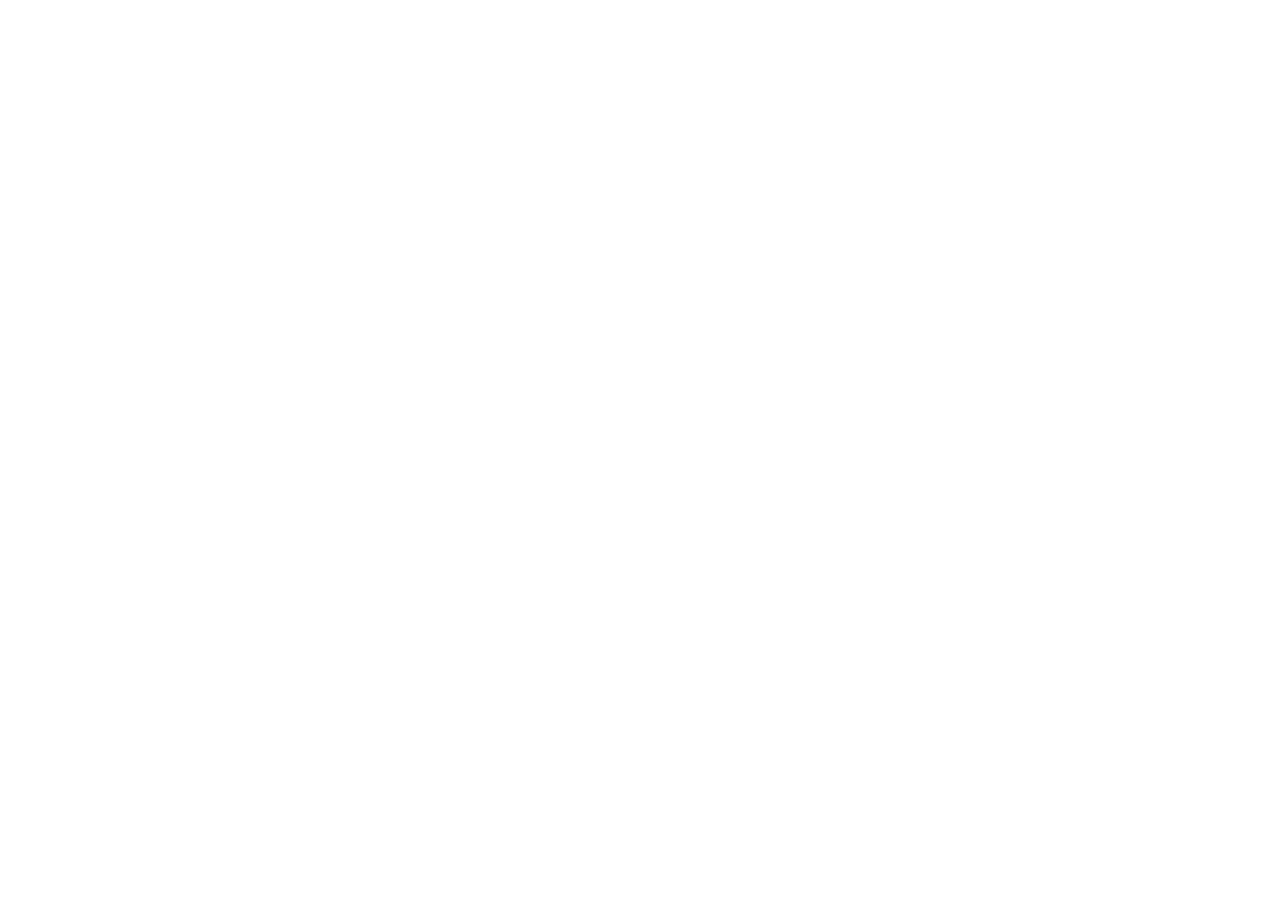
==== index.html @ da8a72a7 "add JS API Booking.com" ====
<!DOCTYPE html>
<html lang="en">
<head>
    <meta charset="UTF-8">
    <meta http-equiv="X-UA-Compatible" content="IE=edge">
    <meta name="viewport" content="width=device-width, initial-scale=1.0">
    <title>Document</title>
</head>
<body>
            <!-- Moment.js -->
            <script src="https://cdnjs.cloudflare.com/ajax/libs/moment.js/2.29.4/moment.min.js"></script>
            <!-- jQuery -->
            <script src="https://cdnjs.cloudflare.com/ajax/libs/jquery/3.2.1/jquery.min.js"></script>
    <script src="./script.js"></script>
</body>
</html>
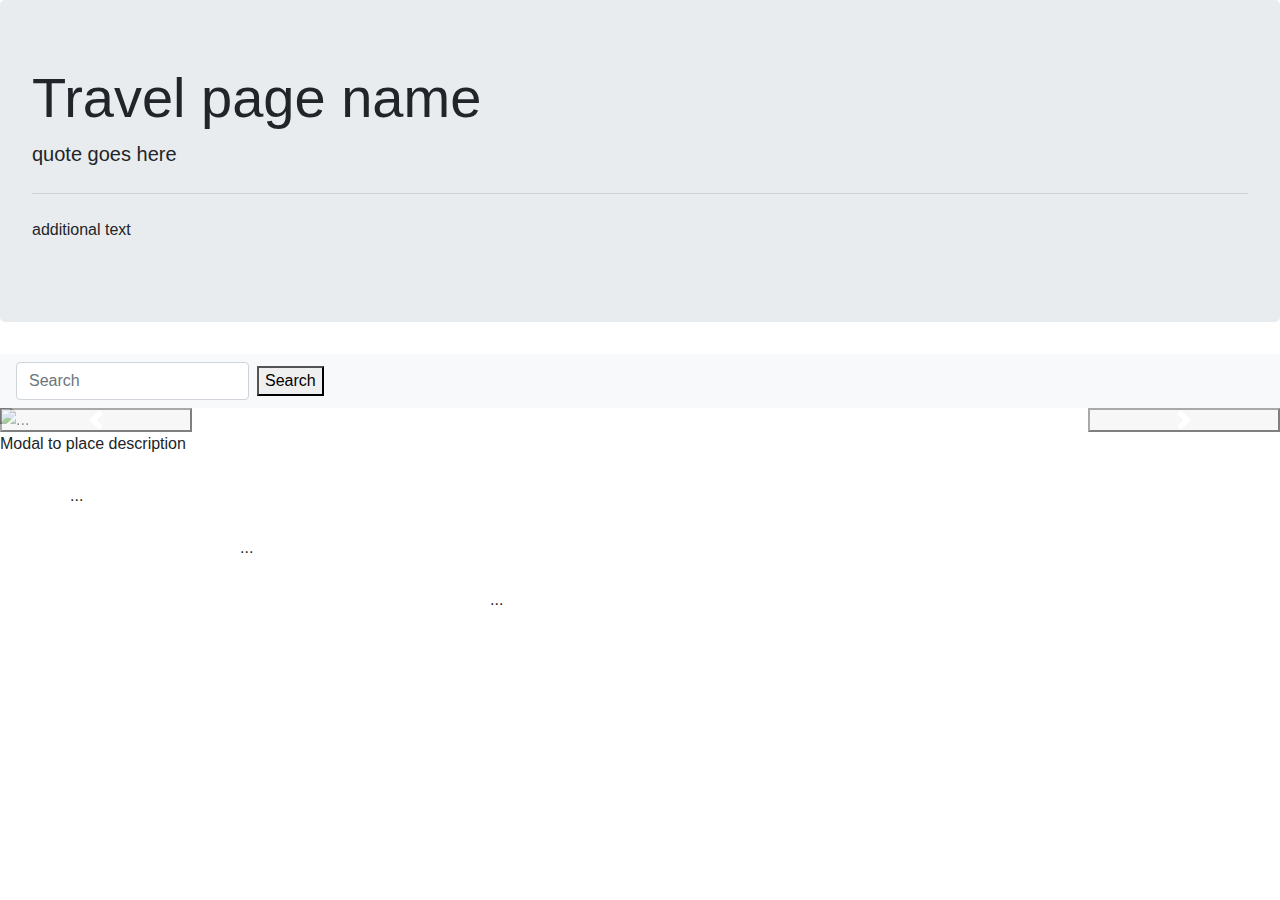
==== commit 4fe6c90b: "add API functions" ====
--- a/index.html
+++ b/index.html
@@ -4,13 +4,60 @@
     <meta charset="UTF-8">
     <meta http-equiv="X-UA-Compatible" content="IE=edge">
     <meta name="viewport" content="width=device-width, initial-scale=1.0">
-    <title>Document</title>
+    <link rel="stylesheet" href="https://stackpath.bootstrapcdn.com/bootstrap/4.3.1/css/bootstrap.min.css" />
+  <link rel="stylesheet" href="https://stackpath.bootstrapcdn.com/font-awesome/4.7.0/css/font-awesome.min.css" />
+
+    <title>Travel Page Name</title>
+    <link rel="stylesheet" href="./style.css">
+
 </head>
 <body>
-            <!-- Moment.js -->
-            <script src="https://cdnjs.cloudflare.com/ajax/libs/moment.js/2.29.4/moment.min.js"></script>
-            <!-- jQuery -->
-            <script src="https://cdnjs.cloudflare.com/ajax/libs/jquery/3.2.1/jquery.min.js"></script>
-    <script src="./script.js"></script>
-</body>
+    <!-- create Jumbotron for the main section  -->
+    <div class="jumbotron">
+        <h1 class="display-4" id="header">Travel page name </h1>
+        <p class="lead">quote goes here</p>
+        <hr class="my-4">
+        <p>additional text</p>
+    <!-- Create navbar -->
+      </div>
+      <nav class="navbar navbar-light bg-light">
+        <form class="form-inline">
+          <input class="form-control mr-sm-2" type="search" placeholder="Search" aria-label="Search">
+          <button class="search-button" type="submit">Search</button>
+        </form>
+      </nav>
+      <!-- Create carousel to flick through the photos -->
+      <div id="carouselExampleControls" class="carousel slide" data-ride="carousel">
+        <div class="carousel-inner">
+          <div class="carousel-item active">
+            <img src="..." class="d-block w-100" alt="...">
+          </div>
+          <div class="carousel-item">
+            <img src="..." class="d-block w-100" alt="...">
+          </div>
+          <div class="carousel-item">
+            <img src="..." class="d-block w-100" alt="...">
+          </div>
+        </div>
+       <button class="carousel-control-prev" type="button" data-target="#carouselExampleControls" data-slide="prev">
+          <span class="carousel-control-prev-icon" aria-hidden="true"></span>
+          <span class="sr-only">Previous</span>
+        </button>
+        <button class="carousel-control-next" type="button" data-target="#carouselExampleControls" data-slide="next">
+          <span class="carousel-control-next-icon" aria-hidden="true"></span>
+          <span class="sr-only">Next</span>
+        </button>
+      </div>
+<!-- Modal to display the place description  -->
+      <div>
+        <p>Modal to place description</p>
+      <div class="modal-dialog modal-xl">...</div>
+      <div class="modal-dialog modal-lg">...</div>
+      <div class="modal-dialog modal-sm">...</div>
+    </div>
+    <script src="https://cdn.jsdelivr.net/npm/jquery@3.5.1/dist/jquery.slim.min.js" integrity="sha384-DfXdz2htPH0lsSSs5nCTpuj/zy4C+OGpamoFVy38MVBnE+IbbVYUew+OrCXaRkfj" crossorigin="anonymous"></script>
+    <script src="https://cdn.jsdelivr.net/npm/bootstrap@4.6.2/dist/js/bootstrap.bundle.min.js" integrity="sha384-Fy6S3B9q64WdZWQUiU+q4/2Lc9npb8tCaSX9FK7E8HnRr0Jz8D6OP9dO5Vg3Q9ct" crossorigin="anonymous"></script>
+    <script src="https://code.jquery.com/jquery-3.6.3.min.js" integrity="sha256-pvPw+upLPUjgMXY0G+8O0xUf+/Im1MZjXxxgOcBQBXU=" crossorigin="anonymous"></script>
+    <script src="script.js"></script>
+  </body>
 </html>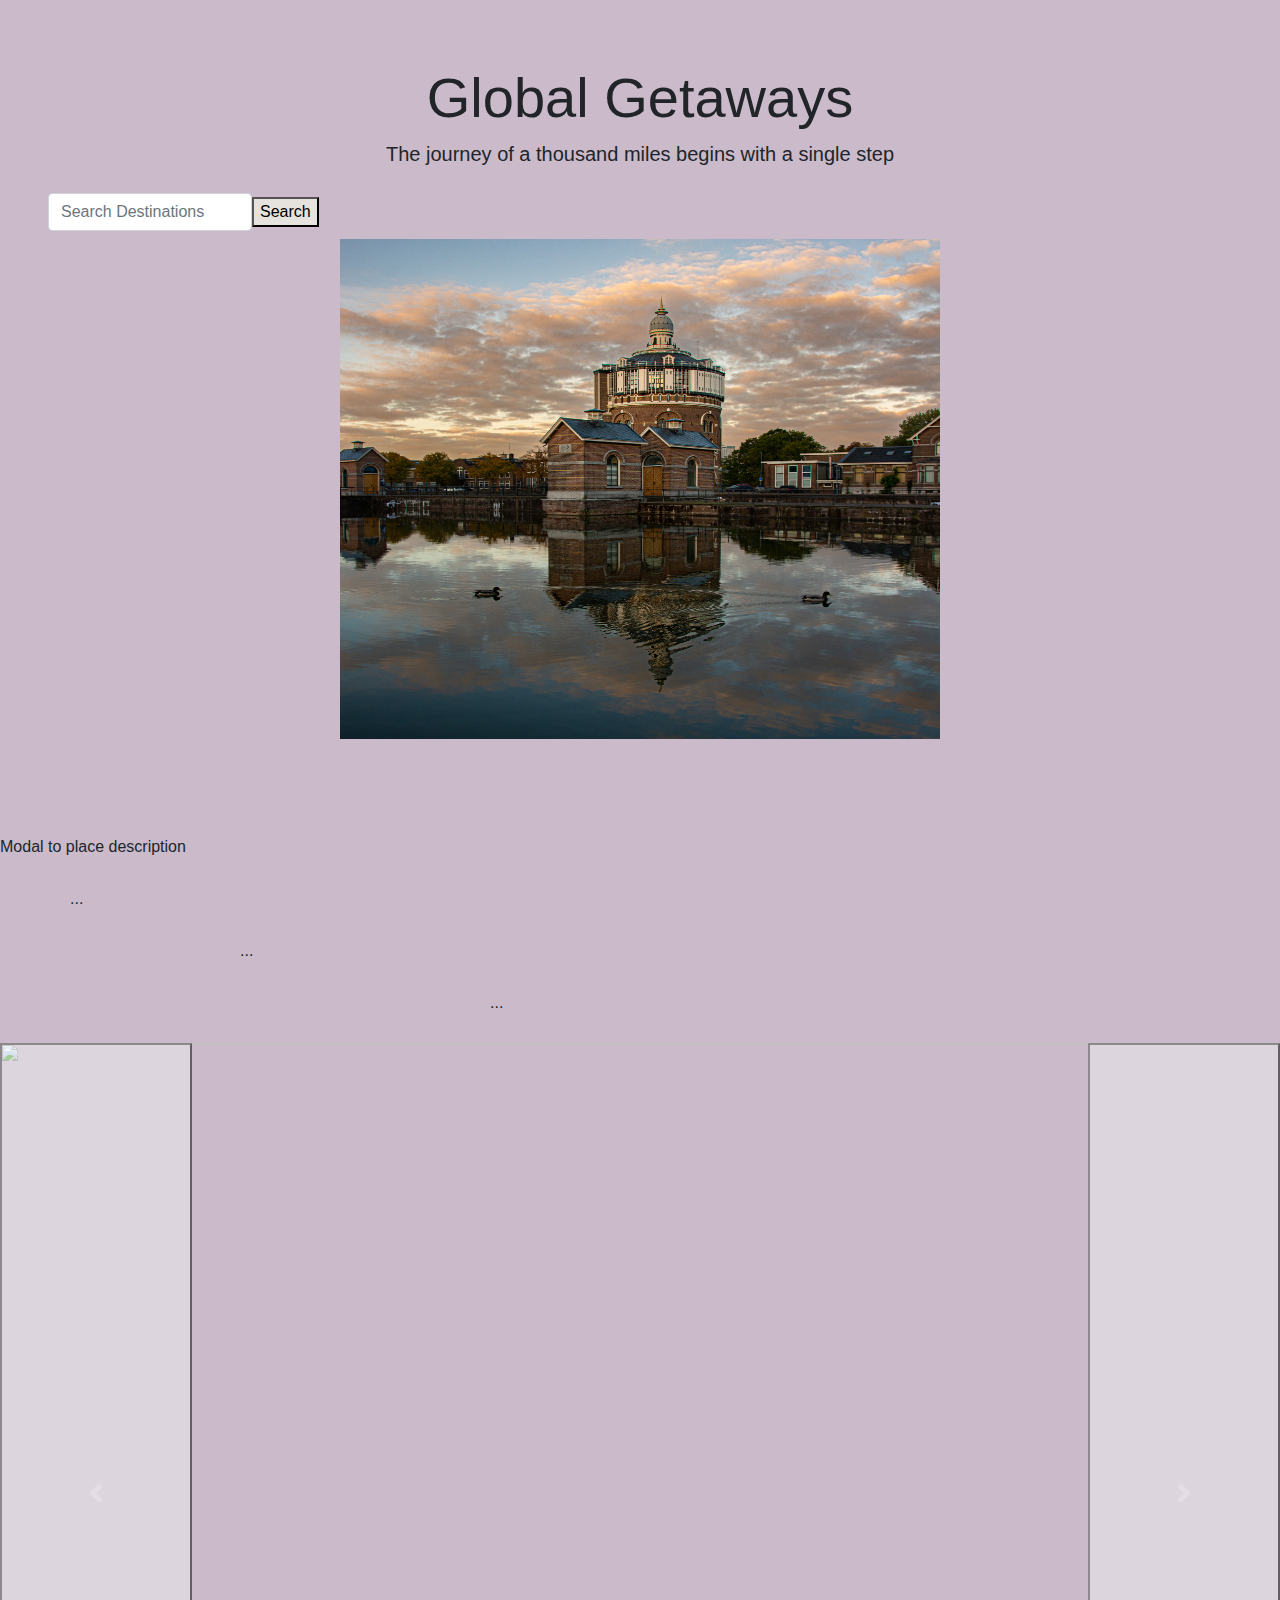
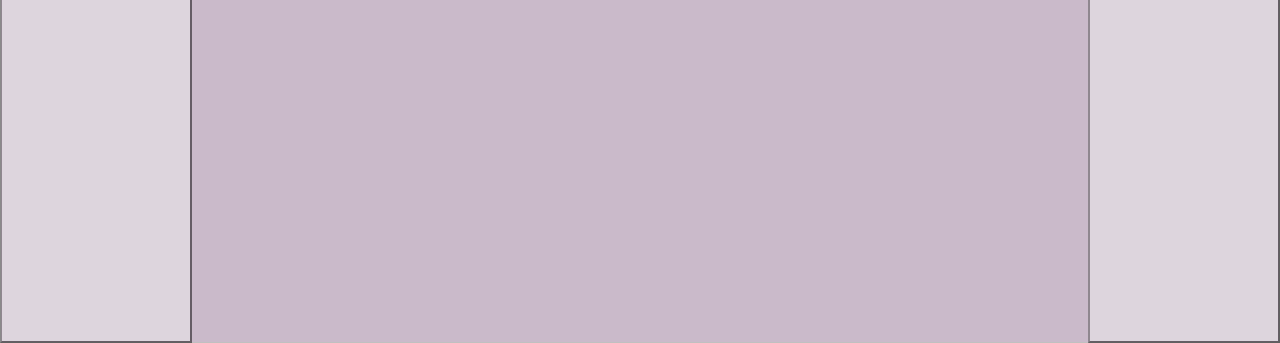
==== commit 33d8af8f: "carousel changes" ====
--- a/index.html
+++ b/index.html
@@ -7,29 +7,62 @@
     <link rel="stylesheet" href="https://stackpath.bootstrapcdn.com/bootstrap/4.3.1/css/bootstrap.min.css" />
   <link rel="stylesheet" href="https://stackpath.bootstrapcdn.com/font-awesome/4.7.0/css/font-awesome.min.css" />
 
-    <title>Travel Page Name</title>
+    <title>Global Getaways</title>
     <link rel="stylesheet" href="./style.css">
 
 </head>
 <body>
     <!-- create Jumbotron for the main section  -->
     <div class="jumbotron">
-        <h1 class="display-4" id="header">Travel page name </h1>
-        <p class="lead">quote goes here</p>
-        <hr class="my-4">
-        <p>additional text</p>
-    <!-- Create navbar -->
+      <div>
+        <h1 class="display-4" id="header">Global Getaways</h1>
+        <p class="lead">The journey of a thousand miles begins with a single step</p>
       </div>
-      <nav class="navbar navbar-light bg-light">
-        <form class="form-inline">
-          <input class="form-control mr-sm-2" type="search" placeholder="Search" aria-label="Search">
-          <button class="search-button" type="submit">Search</button>
-        </form>
-      </nav>
+        <!-- <hr class="my-4"> -->
+         <!-- Create navbar -->
+        <nav class="navbar">
+          <form class="form-inline">
+            <input class="form-control" type="search" placeholder="Search Destinations" aria-label="Search">
+            <button class="search-button" type="submit">Search</button>
+          </form>
+        </nav>
+        <img src="./gabi-repaska-9OGBjr3fo7E-unsplash.jpg" alt="Picture of a building ">
+      </div>
+      <!-- Modal to display the place description  -->
+      <div>
+        <p>Modal to place description</p>
+      <div class="modal-dialog modal-xl">...</div>
+      <div class="modal-dialog modal-lg">...</div>
+      <div class="modal-dialog modal-sm">...</div>
+    </div>
       <!-- Create carousel to flick through the photos -->
       <div id="carouselExampleControls" class="carousel slide" data-ride="carousel">
         <div class="carousel-inner">
           <div class="carousel-item active">
+            <img
+              style="height: 100vh; object-fit: contain"
+              src=""
+              class="carousel-image d-block w-100"
+              alt=""
+            />
+          </div>
+          <div class="carousel-item">
+            <img
+              style="height: 100vh; object-fit: contain"
+              src=""
+              class="carousel-image d-block w-100"
+              alt=""
+            />
+          </div>
+          <div class="carousel-item">
+            <img
+              src=""
+              style="height: 100vh; object-fit: contain"
+              class="carousel-image d-block w-100"
+              alt=""
+            />
+          </div>
+          <!-- <div class="carousel-item active">
             <img src="..." class="d-block w-100" alt="...">
           </div>
           <div class="carousel-item">
@@ -37,7 +70,7 @@
           </div>
           <div class="carousel-item">
             <img src="..." class="d-block w-100" alt="...">
-          </div>
+          </div> -->
         </div>
        <button class="carousel-control-prev" type="button" data-target="#carouselExampleControls" data-slide="prev">
           <span class="carousel-control-prev-icon" aria-hidden="true"></span>
@@ -48,13 +81,6 @@
           <span class="sr-only">Next</span>
         </button>
       </div>
-<!-- Modal to display the place description  -->
-      <div>
-        <p>Modal to place description</p>
-      <div class="modal-dialog modal-xl">...</div>
-      <div class="modal-dialog modal-lg">...</div>
-      <div class="modal-dialog modal-sm">...</div>
-    </div>
     <script src="https://cdn.jsdelivr.net/npm/jquery@3.5.1/dist/jquery.slim.min.js" integrity="sha384-DfXdz2htPH0lsSSs5nCTpuj/zy4C+OGpamoFVy38MVBnE+IbbVYUew+OrCXaRkfj" crossorigin="anonymous"></script>
     <script src="https://cdn.jsdelivr.net/npm/bootstrap@4.6.2/dist/js/bootstrap.bundle.min.js" integrity="sha384-Fy6S3B9q64WdZWQUiU+q4/2Lc9npb8tCaSX9FK7E8HnRr0Jz8D6OP9dO5Vg3Q9ct" crossorigin="anonymous"></script>
     <script src="https://code.jquery.com/jquery-3.6.3.min.js" integrity="sha256-pvPw+upLPUjgMXY0G+8O0xUf+/Im1MZjXxxgOcBQBXU=" crossorigin="anonymous"></script>
--- a/style.css
+++ b/style.css
@@ -0,0 +1,32 @@
+.jumbotron {
+    background-color: rgb(202, 186, 202);
+    text-align: center;
+    font-family:'Gill Sans', 'Gill Sans MT', Calibri, 'Trebuchet MS', sans-serif
+}
+
+.jumbotron img {
+    min-height: 500px;
+    max-height: 500px;
+    min-width: 600px;
+    max-width: 600px;
+}
+
+.header {
+    display: block;
+}
+
+body {
+    background-color:  rgb(202, 186, 202);
+}
+.search-button {
+    background-color: rgb(230, 226, 221);
+   
+}
+/* .navbar {
+    width: 700px;
+    border: 15px black; 
+    margin: auto;
+} */
+.form-control {
+    
+}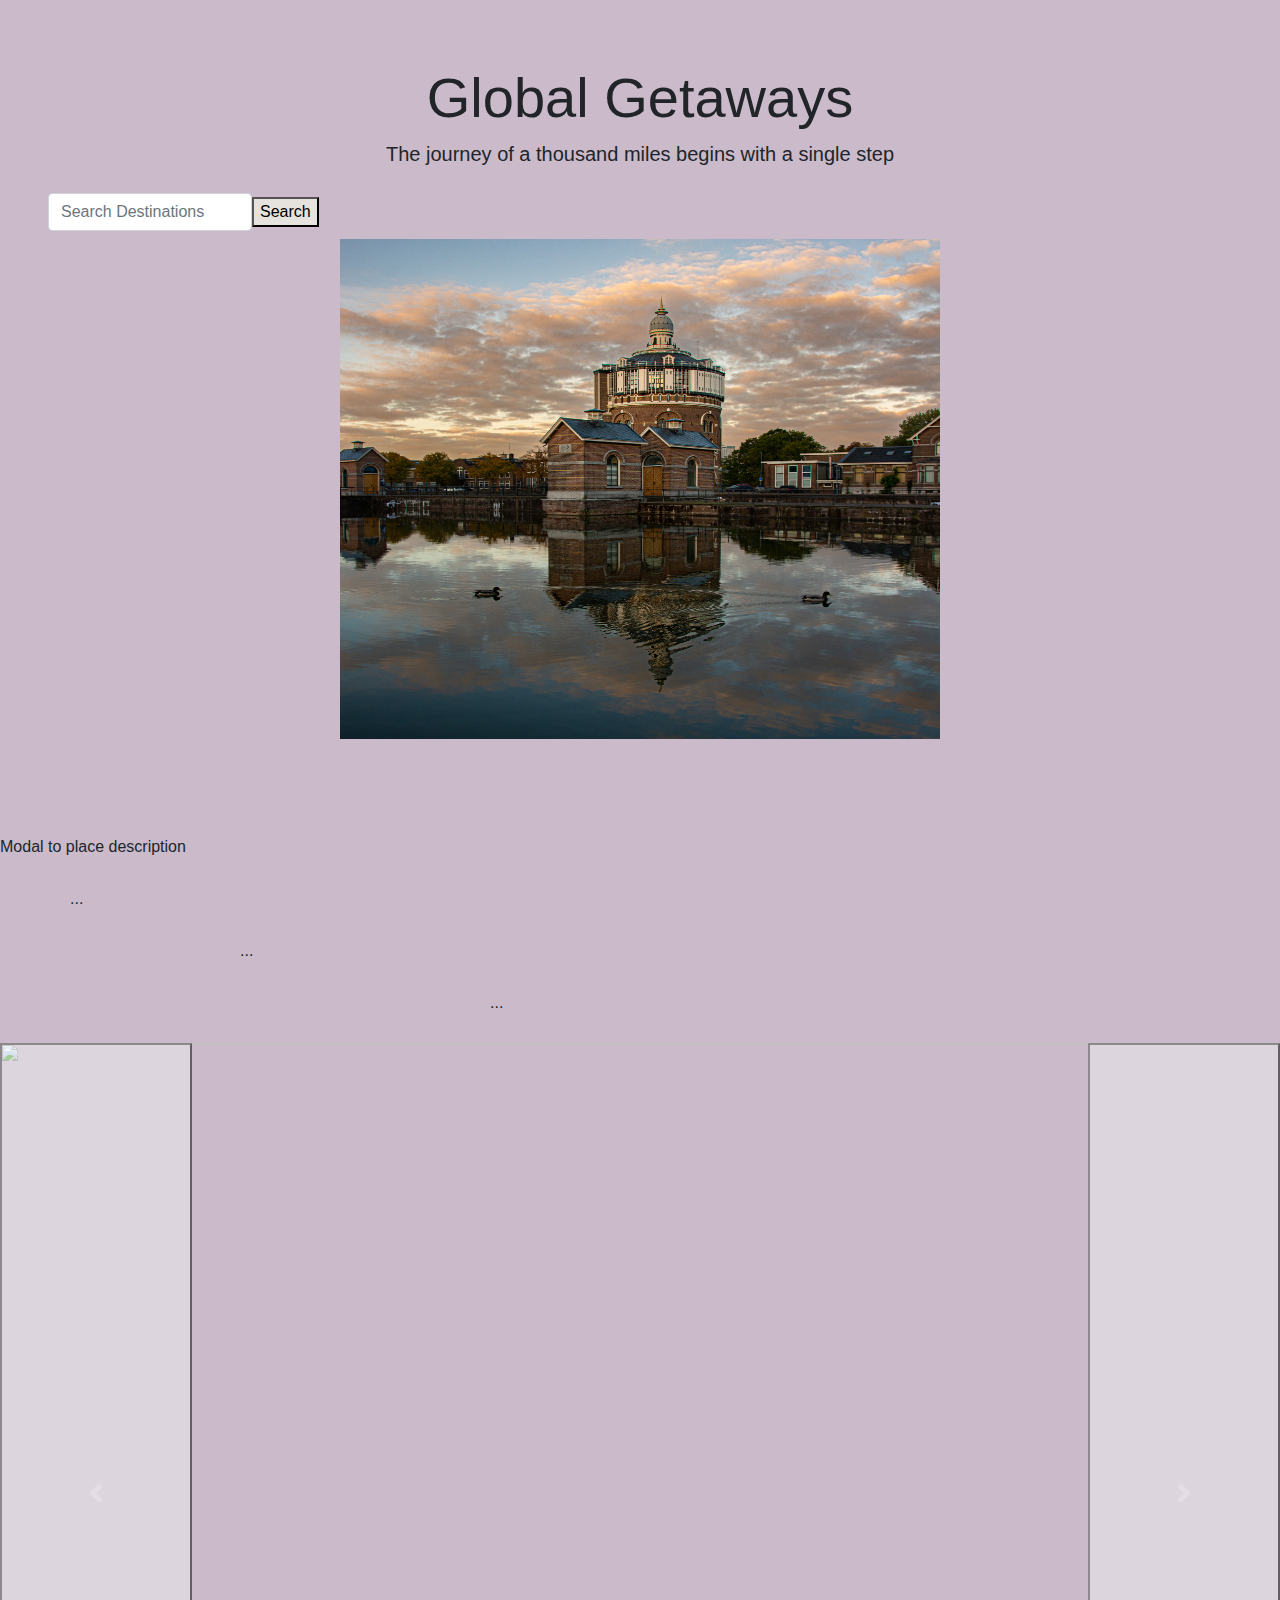
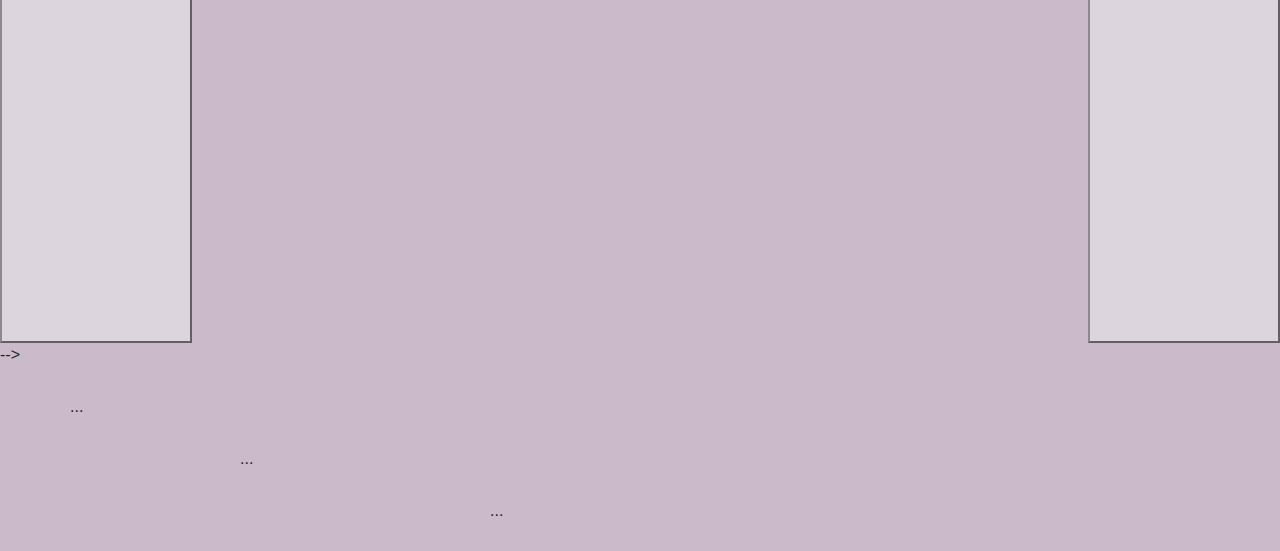
==== commit 42f1b8cb: "altering carousel" ====
--- a/index.html
+++ b/index.html
@@ -1,16 +1,18 @@
 <!DOCTYPE html>
 <html lang="en">
+
 <head>
     <meta charset="UTF-8">
     <meta http-equiv="X-UA-Compatible" content="IE=edge">
     <meta name="viewport" content="width=device-width, initial-scale=1.0">
     <link rel="stylesheet" href="https://stackpath.bootstrapcdn.com/bootstrap/4.3.1/css/bootstrap.min.css" />
-  <link rel="stylesheet" href="https://stackpath.bootstrapcdn.com/font-awesome/4.7.0/css/font-awesome.min.css" />
+    <link rel="stylesheet" href="https://stackpath.bootstrapcdn.com/font-awesome/4.7.0/css/font-awesome.min.css" />
 
     <title>Global Getaways</title>
     <link rel="stylesheet" href="./style.css">
 
 </head>
+
 <body>
     <!-- create Jumbotron for the main section  -->
     <div class="jumbotron">
@@ -31,10 +33,17 @@
       <!-- Modal to display the place description  -->
       <div>
         <p>Modal to place description</p>
+    <!-- Create navbar -->
       <div class="modal-dialog modal-xl">...</div>
       <div class="modal-dialog modal-lg">...</div>
       <div class="modal-dialog modal-sm">...</div>
-    </div>
+    <!-- </div>
+      <nav class="navbar navbar-light bg-light">
+        <form class="form-inline">
+          <input class="form-control mr-sm-2" type="search" placeholder="Search" aria-label="Search">
+          <button class="search-button" type="submit">Search</button>
+        </form>
+      </nav> -->
       <!-- Create carousel to flick through the photos -->
       <div id="carouselExampleControls" class="carousel slide" data-ride="carousel">
         <div class="carousel-inner">
@@ -64,6 +73,7 @@
           </div>
           <!-- <div class="carousel-item active">
             <img src="..." class="d-block w-100" alt="...">
+            <img class="d-block w-100">
           </div>
           <div class="carousel-item">
             <img src="..." class="d-block w-100" alt="...">
@@ -80,10 +90,32 @@
           <span class="carousel-control-next-icon" aria-hidden="true"></span>
           <span class="sr-only">Next</span>
         </button>
+      </div> -->
+    <!-- Modal to display the place description  -->
+    <div>
+        <p class="city-name" Modal to place description></p>
+        <p class="city-rate" Modal to place description></p>
+        <p class="city-budget" Modal to place description></p> 
+        <p class="city-budgettext" Modal to place description></p>
+        <p class="city-tour" Modal to place description></p>
+
+        <div class="modal-dialog modal-xl">...</div>
+        <div class="modal-dialog modal-lg">...</div>
+        <div class="modal-dialog modal-sm">...</div>
+    </div>
+    <script src="https://cdn.jsdelivr.net/npm/jquery@3.5.1/dist/jquery.slim.min.js"
+        integrity="sha384-DfXdz2htPH0lsSSs5nCTpuj/zy4C+OGpamoFVy38MVBnE+IbbVYUew+OrCXaRkfj"
+        crossorigin="anonymous"></script>
+    <script src="https://cdn.jsdelivr.net/npm/bootstrap@4.6.2/dist/js/bootstrap.bundle.min.js"
+        integrity="sha384-Fy6S3B9q64WdZWQUiU+q4/2Lc9npb8tCaSX9FK7E8HnRr0Jz8D6OP9dO5Vg3Q9ct"
+        crossorigin="anonymous"></script>
+    <script src="https://code.jquery.com/jquery-3.6.3.min.js"
+        integrity="sha256-pvPw+upLPUjgMXY0G+8O0xUf+/Im1MZjXxxgOcBQBXU=" crossorigin="anonymous"></script>
       </div>
     <script src="https://cdn.jsdelivr.net/npm/jquery@3.5.1/dist/jquery.slim.min.js" integrity="sha384-DfXdz2htPH0lsSSs5nCTpuj/zy4C+OGpamoFVy38MVBnE+IbbVYUew+OrCXaRkfj" crossorigin="anonymous"></script>
     <script src="https://cdn.jsdelivr.net/npm/bootstrap@4.6.2/dist/js/bootstrap.bundle.min.js" integrity="sha384-Fy6S3B9q64WdZWQUiU+q4/2Lc9npb8tCaSX9FK7E8HnRr0Jz8D6OP9dO5Vg3Q9ct" crossorigin="anonymous"></script>
     <script src="https://code.jquery.com/jquery-3.6.3.min.js" integrity="sha256-pvPw+upLPUjgMXY0G+8O0xUf+/Im1MZjXxxgOcBQBXU=" crossorigin="anonymous"></script>
     <script src="script.js"></script>
-  </body>
+</body>
+
 </html>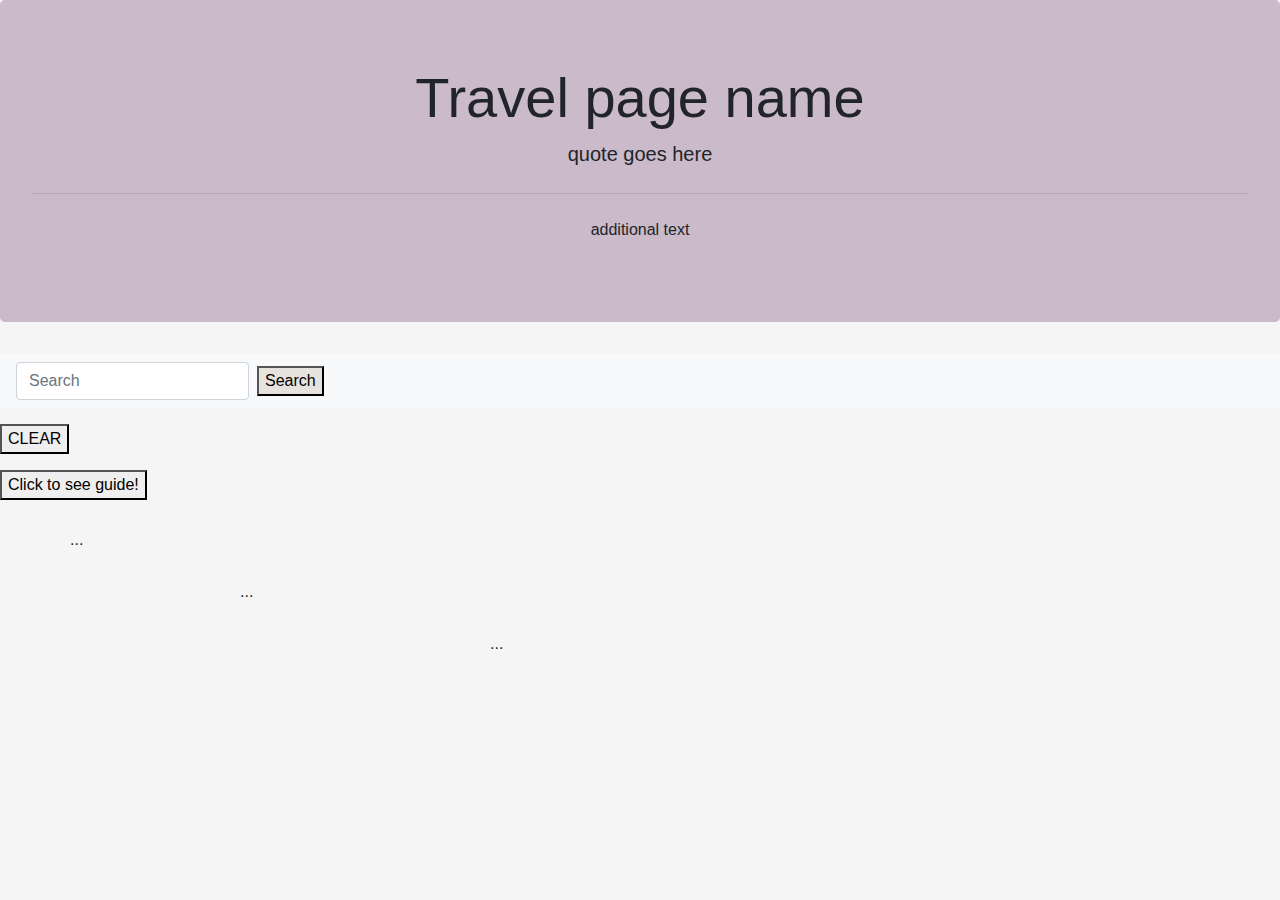
==== commit 2c9a9f0c: "this commit add html with new carousel, html part for search history including a clear button and js" ====
--- a/index.html
+++ b/index.html
@@ -8,7 +8,7 @@
     <link rel="stylesheet" href="https://stackpath.bootstrapcdn.com/bootstrap/4.3.1/css/bootstrap.min.css" />
     <link rel="stylesheet" href="https://stackpath.bootstrapcdn.com/font-awesome/4.7.0/css/font-awesome.min.css" />
 
-    <title>Global Getaways</title>
+    <title>Travel Page Name</title>
     <link rel="stylesheet" href="./style.css">
 
 </head>
@@ -16,40 +16,49 @@
 <body>
     <!-- create Jumbotron for the main section  -->
     <div class="jumbotron">
-      <div>
-        <h1 class="display-4" id="header">Global Getaways</h1>
-        <p class="lead">The journey of a thousand miles begins with a single step</p>
-      </div>
-        <!-- <hr class="my-4"> -->
-         <!-- Create navbar -->
-        <nav class="navbar">
-          <form class="form-inline">
-            <input class="form-control" type="search" placeholder="Search Destinations" aria-label="Search">
+        <h1 class="display-4" id="header">Travel page name </h1>
+        <p class="lead">quote goes here</p>
+        <hr class="my-4">
+        <p>additional text</p>
+        <!-- Create navbar -->
+    </div>
+    <nav class="navbar navbar-light bg-light">
+        <form class="form-inline">
+            <input class="form-control mr-sm-2" type="search" placeholder="Search" aria-label="Search">
             <button class="search-button" type="submit">Search</button>
-          </form>
-        </nav>
-        <img src="./gabi-repaska-9OGBjr3fo7E-unsplash.jpg" alt="Picture of a building ">
-      </div>
-      <!-- Modal to display the place description  -->
-      <div>
-        <p>Modal to place description</p>
-    <!-- Create navbar -->
-      <div class="modal-dialog modal-xl">...</div>
-      <div class="modal-dialog modal-lg">...</div>
-      <div class="modal-dialog modal-sm">...</div>
-    <!-- </div>
-      <nav class="navbar navbar-light bg-light">
-        <form class="form-inline">
-          <input class="form-control mr-sm-2" type="search" placeholder="Search" aria-label="Search">
-          <button class="search-button" type="submit">Search</button>
         </form>
-      </nav> -->
-      <!-- Create carousel to flick through the photos -->
-      <div id="carouselExampleControls" class="carousel slide" data-ride="carousel">
+    </nav>
+    
+         <!-- list of past searched cities -->
+         <div class="box table-box">
+          <div class="table-container">
+            <table id="cityList" class="table is-bordered">
+              <tr></tr>
+              <!-- Table data generated in javascript -->
+            </table>
+            <button id="clr-btn" class="button is-danger">CLEAR</button>
+          </div>
+        </div>
+
+    <body style="background-color: whitesmoke">
+        <div style="display: flex; justify-content: center">
+          <!-- This button will trigger the API -->
+          <!-- <button
+            style="margin: 8px; width: 300px"
+            id="populateButton"
+            type="button"
+            class="btn btn-primary"
+          >
+            Populate Images Please
+          </button> -->
+        </div>
+     <!-- This is the carousel, it stars with no SRCs
+    I've also added the 'd-none' class to hide it -->
+    <div id="carouselExample" class="carousel slide d-none">
         <div class="carousel-inner">
-          <div class="carousel-item active">
+          <!-- <div class="carousel-item active">
             <img
-              style="height: 100vh; object-fit: contain"
+              style="height: 60vh; object-fit: contain"
               src=""
               class="carousel-image d-block w-100"
               alt=""
@@ -57,7 +66,7 @@
           </div>
           <div class="carousel-item">
             <img
-              style="height: 100vh; object-fit: contain"
+              style="height: 60vh; object-fit: contain"
               src=""
               class="carousel-image d-block w-100"
               alt=""
@@ -66,22 +75,44 @@
           <div class="carousel-item">
             <img
               src=""
-              style="height: 100vh; object-fit: contain"
+              style="height: 60vh; object-fit: contain"
               class="carousel-image d-block w-100"
               alt=""
-            />
+            /> -->
           </div>
+
+        <button
+          class="carousel-control-prev"
+          type="button"
+          data-bs-target="#carouselExample"
+          data-bs-slide="prev"
+        >
+          <span class="carousel-control-prev-icon" aria-hidden="true"></span>
+          <span class="visually-hidden">Previous</span>
+        </button>
+        <button
+          class="carousel-control-next"
+          type="button"
+          data-bs-target="#carouselExample"
+          data-bs-slide="next"
+        >
+          <span class="carousel-control-next-icon" aria-hidden="true"></span>
+          <span class="visually-hidden">Next</span>
+        </button>
+      </div>
+    <!-- Create carousel to flick through the photos -->
+    <!-- <div id="carouselExampleControls" class="carousel slide" data-ride="carousel"> 
+        <div class="carousel-inner" id="carousel-inner">  -->
           <!-- <div class="carousel-item active">
-            <img src="..." class="d-block w-100" alt="...">
-            <img class="d-block w-100">
-          </div>
+            <img src="https://cdn.roadgoat.com/uploads/photo/image/2419/pisac-4047008_1920.jpg" class="d-block w-100" alt="...">
+          </div> 
           <div class="carousel-item">
             <img src="..." class="d-block w-100" alt="...">
           </div>
           <div class="carousel-item">
             <img src="..." class="d-block w-100" alt="...">
           </div> -->
-        </div>
+        <!-- </div>
        <button class="carousel-control-prev" type="button" data-target="#carouselExampleControls" data-slide="prev">
           <span class="carousel-control-prev-icon" aria-hidden="true"></span>
           <span class="sr-only">Previous</span>
@@ -90,14 +121,16 @@
           <span class="carousel-control-next-icon" aria-hidden="true"></span>
           <span class="sr-only">Next</span>
         </button>
-      </div> -->
+      </div>  -->
     <!-- Modal to display the place description  -->
     <div>
-        <p class="city-name" Modal to place description></p>
-        <p class="city-rate" Modal to place description></p>
-        <p class="city-budget" Modal to place description></p> 
-        <p class="city-budgettext" Modal to place description></p>
-        <p class="city-tour" Modal to place description></p>
+        <p class="city-name"></p>
+        <p class="city-rate"></p>
+        <p class="city-budget"></p> 
+        <p class="city-budgettext"></p>
+        <a class="city-tour" target='_blank'><button type="button">Click to see guide!</button></a>
+
+        <!-- <img id= "imag1"src="..."  alt="..."> -->
 
         <div class="modal-dialog modal-xl">...</div>
         <div class="modal-dialog modal-lg">...</div>
@@ -111,11 +144,9 @@
         crossorigin="anonymous"></script>
     <script src="https://code.jquery.com/jquery-3.6.3.min.js"
         integrity="sha256-pvPw+upLPUjgMXY0G+8O0xUf+/Im1MZjXxxgOcBQBXU=" crossorigin="anonymous"></script>
-      </div>
-    <script src="https://cdn.jsdelivr.net/npm/jquery@3.5.1/dist/jquery.slim.min.js" integrity="sha384-DfXdz2htPH0lsSSs5nCTpuj/zy4C+OGpamoFVy38MVBnE+IbbVYUew+OrCXaRkfj" crossorigin="anonymous"></script>
-    <script src="https://cdn.jsdelivr.net/npm/bootstrap@4.6.2/dist/js/bootstrap.bundle.min.js" integrity="sha384-Fy6S3B9q64WdZWQUiU+q4/2Lc9npb8tCaSX9FK7E8HnRr0Jz8D6OP9dO5Vg3Q9ct" crossorigin="anonymous"></script>
-    <script src="https://code.jquery.com/jquery-3.6.3.min.js" integrity="sha256-pvPw+upLPUjgMXY0G+8O0xUf+/Im1MZjXxxgOcBQBXU=" crossorigin="anonymous"></script>
     <script src="script.js"></script>
+    <script src="https://cdn.jsdelivr.net/npm/@popperjs/core@2.11.6/dist/umd/popper.min.js" integrity="sha384-oBqDVmMz9ATKxIep9tiCxS/Z9fNfEXiDAYTujMAeBAsjFuCZSmKbSSUnQlmh/jp3" crossorigin="anonymous"></script>
+<script src="https://cdn.jsdelivr.net/npm/bootstrap@5.3.0-alpha1/dist/js/bootstrap.min.js" integrity="sha384-mQ93GR66B00ZXjt0YO5KlohRA5SY2XofN4zfuZxLkoj1gXtW8ANNCe9d5Y3eG5eD" crossorigin="anonymous"></script>
 </body>
 
 </html>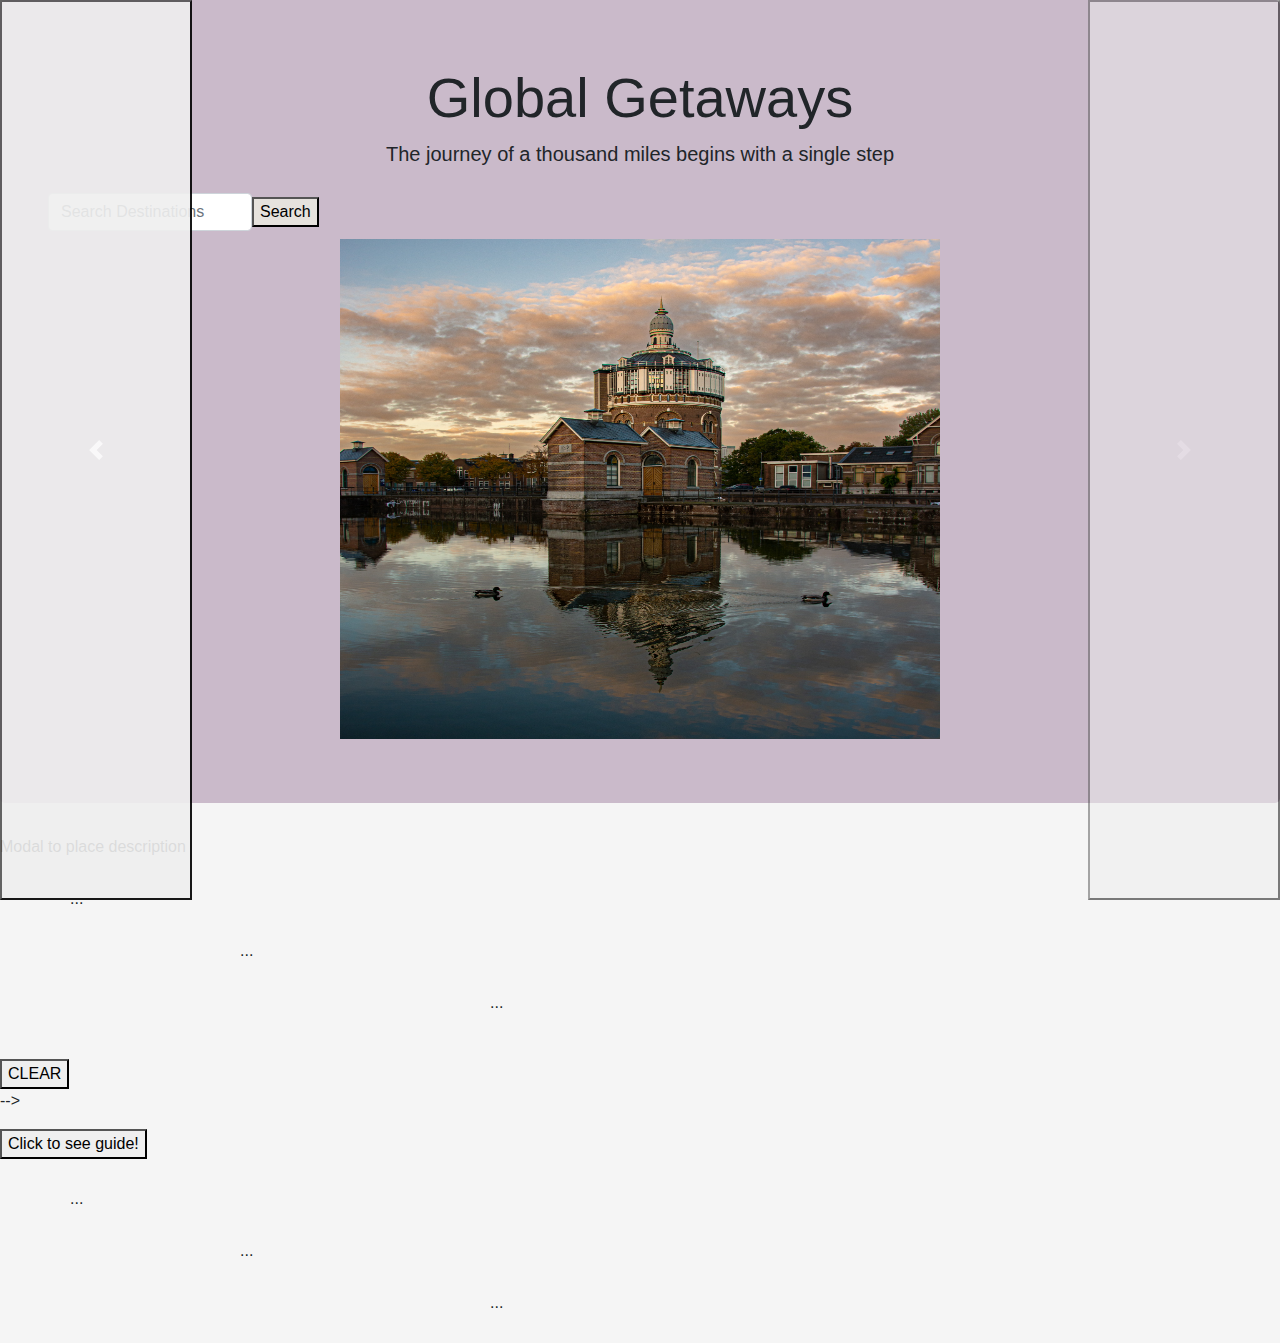
==== commit 5127c016: "Merge branch 'main' into feature/Chaxi" ====
--- a/index.html
+++ b/index.html
@@ -8,7 +8,7 @@
     <link rel="stylesheet" href="https://stackpath.bootstrapcdn.com/bootstrap/4.3.1/css/bootstrap.min.css" />
     <link rel="stylesheet" href="https://stackpath.bootstrapcdn.com/font-awesome/4.7.0/css/font-awesome.min.css" />
 
-    <title>Travel Page Name</title>
+    <title>Global Getaways</title>
     <link rel="stylesheet" href="./style.css">
 
 </head>
@@ -16,16 +16,32 @@
 <body>
     <!-- create Jumbotron for the main section  -->
     <div class="jumbotron">
-        <h1 class="display-4" id="header">Travel page name </h1>
-        <p class="lead">quote goes here</p>
-        <hr class="my-4">
-        <p>additional text</p>
-        <!-- Create navbar -->
-    </div>
-    <nav class="navbar navbar-light bg-light">
+      <div>
+        <h1 class="display-4" id="header">Global Getaways</h1>
+        <p class="lead">The journey of a thousand miles begins with a single step</p>
+      </div>
+        <!-- <hr class="my-4"> -->
+         <!-- Create navbar -->
+        <nav class="navbar">
+          <form class="form-inline">
+            <input class="form-control" type="search" placeholder="Search Destinations" aria-label="Search">
+            <button class="search-button" type="submit">Search</button>
+          </form>
+        </nav>
+        <img src="./gabi-repaska-9OGBjr3fo7E-unsplash.jpg" alt="Picture of a building ">
+      </div>
+      <!-- Modal to display the place description  -->
+      <div>
+        <p>Modal to place description</p>
+    <!-- Create navbar -->
+      <div class="modal-dialog modal-xl">...</div>
+      <div class="modal-dialog modal-lg">...</div>
+      <div class="modal-dialog modal-sm">...</div>
+    <!-- </div>
+      <nav class="navbar navbar-light bg-light">
         <form class="form-inline">
-            <input class="form-control mr-sm-2" type="search" placeholder="Search" aria-label="Search">
-            <button class="search-button" type="submit">Search</button>
+          <input class="form-control mr-sm-2" type="search" placeholder="Search" aria-label="Search">
+          <button class="search-button" type="submit">Search</button>
         </form>
     </nav>
     
@@ -55,6 +71,9 @@
      <!-- This is the carousel, it stars with no SRCs
     I've also added the 'd-none' class to hide it -->
     <div id="carouselExample" class="carousel slide d-none">
+      </nav> -->
+      <!-- Create carousel to flick through the photos -->
+      <div id="carouselExampleControls" class="carousel slide" data-ride="carousel">
         <div class="carousel-inner">
           <!-- <div class="carousel-item active">
             <img
@@ -106,6 +125,34 @@
           <!-- <div class="carousel-item active">
             <img src="https://cdn.roadgoat.com/uploads/photo/image/2419/pisac-4047008_1920.jpg" class="d-block w-100" alt="...">
           </div> 
+          <div class="carousel-item active">
+            <img
+              style="height: 100vh; object-fit: contain"
+              src=""
+              class="carousel-image d-block w-100"
+              alt=""
+            />
+          </div>
+          <div class="carousel-item">
+            <img
+              style="height: 100vh; object-fit: contain"
+              src=""
+              class="carousel-image d-block w-100"
+              alt=""
+            />
+          </div>
+          <div class="carousel-item">
+            <img
+              src=""
+              style="height: 100vh; object-fit: contain"
+              class="carousel-image d-block w-100"
+              alt=""
+            />
+          </div>
+          <!-- <div class="carousel-item active">
+            <img src="..." class="d-block w-100" alt="...">
+            <img class="d-block w-100">
+          </div>
           <div class="carousel-item">
             <img src="..." class="d-block w-100" alt="...">
           </div>
@@ -113,6 +160,8 @@
             <img src="..." class="d-block w-100" alt="...">
           </div> -->
         <!-- </div>
+          </div> -->
+        </div>
        <button class="carousel-control-prev" type="button" data-target="#carouselExampleControls" data-slide="prev">
           <span class="carousel-control-prev-icon" aria-hidden="true"></span>
           <span class="sr-only">Previous</span>
@@ -144,6 +193,10 @@
         crossorigin="anonymous"></script>
     <script src="https://code.jquery.com/jquery-3.6.3.min.js"
         integrity="sha256-pvPw+upLPUjgMXY0G+8O0xUf+/Im1MZjXxxgOcBQBXU=" crossorigin="anonymous"></script>
+      </div>
+    <script src="https://cdn.jsdelivr.net/npm/jquery@3.5.1/dist/jquery.slim.min.js" integrity="sha384-DfXdz2htPH0lsSSs5nCTpuj/zy4C+OGpamoFVy38MVBnE+IbbVYUew+OrCXaRkfj" crossorigin="anonymous"></script>
+    <script src="https://cdn.jsdelivr.net/npm/bootstrap@4.6.2/dist/js/bootstrap.bundle.min.js" integrity="sha384-Fy6S3B9q64WdZWQUiU+q4/2Lc9npb8tCaSX9FK7E8HnRr0Jz8D6OP9dO5Vg3Q9ct" crossorigin="anonymous"></script>
+    <script src="https://code.jquery.com/jquery-3.6.3.min.js" integrity="sha256-pvPw+upLPUjgMXY0G+8O0xUf+/Im1MZjXxxgOcBQBXU=" crossorigin="anonymous"></script>
     <script src="script.js"></script>
     <script src="https://cdn.jsdelivr.net/npm/@popperjs/core@2.11.6/dist/umd/popper.min.js" integrity="sha384-oBqDVmMz9ATKxIep9tiCxS/Z9fNfEXiDAYTujMAeBAsjFuCZSmKbSSUnQlmh/jp3" crossorigin="anonymous"></script>
 <script src="https://cdn.jsdelivr.net/npm/bootstrap@5.3.0-alpha1/dist/js/bootstrap.min.js" integrity="sha384-mQ93GR66B00ZXjt0YO5KlohRA5SY2XofN4zfuZxLkoj1gXtW8ANNCe9d5Y3eG5eD" crossorigin="anonymous"></script>
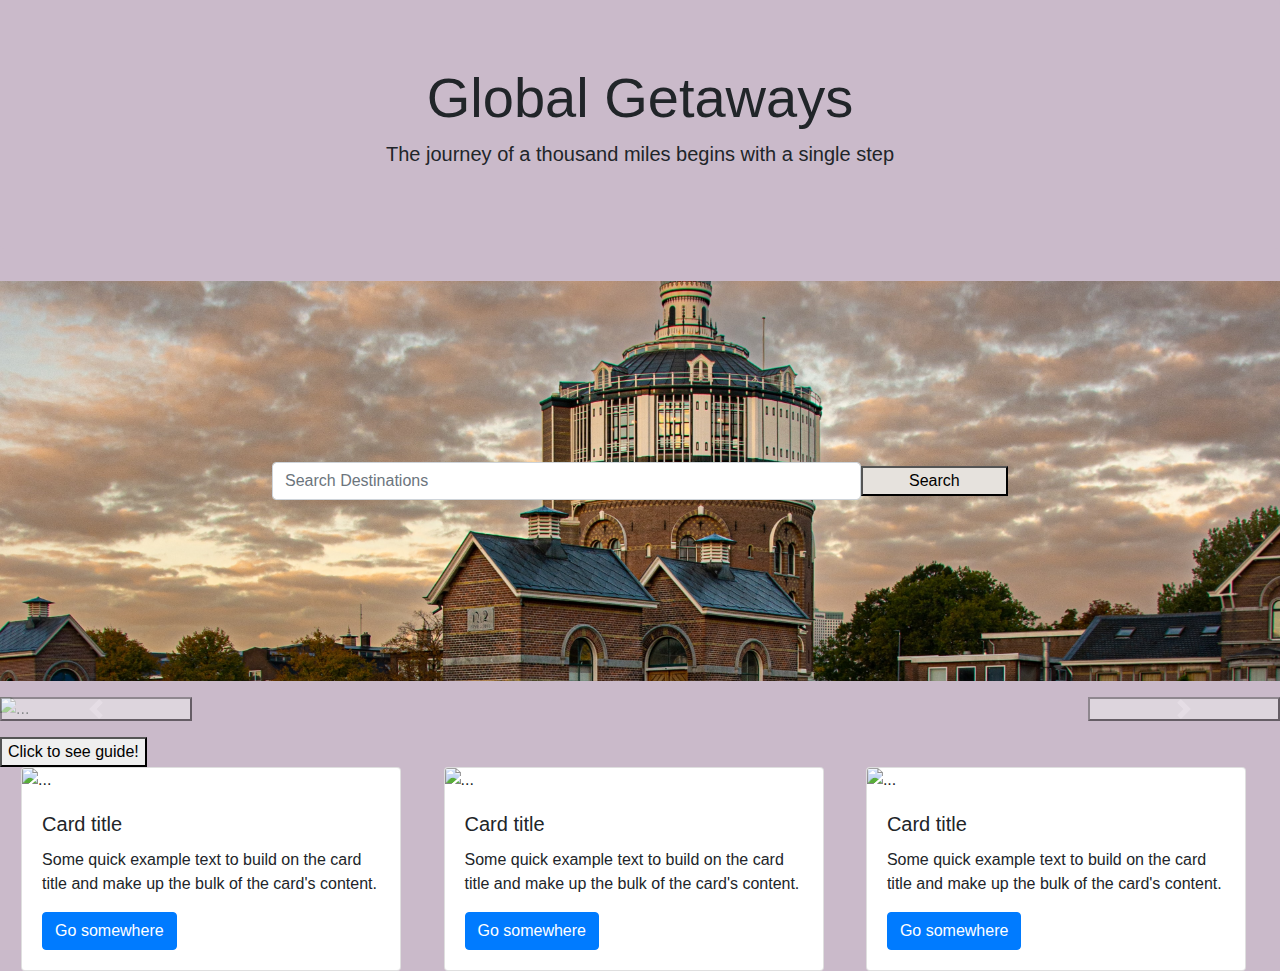
==== commit a77aa4ec: "merge" ====
--- a/index.html
+++ b/index.html
@@ -2,204 +2,136 @@
 <html lang="en">
 
 <head>
-    <meta charset="UTF-8">
-    <meta http-equiv="X-UA-Compatible" content="IE=edge">
-    <meta name="viewport" content="width=device-width, initial-scale=1.0">
-    <link rel="stylesheet" href="https://stackpath.bootstrapcdn.com/bootstrap/4.3.1/css/bootstrap.min.css" />
-    <link rel="stylesheet" href="https://stackpath.bootstrapcdn.com/font-awesome/4.7.0/css/font-awesome.min.css" />
+  <meta charset="UTF-8">
+  <meta http-equiv="X-UA-Compatible" content="IE=edge">
+  <meta name="viewport" content="width=device-width, initial-scale=1.0">
+  <link rel="stylesheet" href="https://stackpath.bootstrapcdn.com/bootstrap/4.3.1/css/bootstrap.min.css" />
+  <link rel="stylesheet" href="https://stackpath.bootstrapcdn.com/font-awesome/4.7.0/css/font-awesome.min.css" />
 
-    <title>Global Getaways</title>
-    <link rel="stylesheet" href="./style.css">
+  <title>Global Getaways</title>
+  <link rel="stylesheet" href="./style.css">
 
 </head>
 
 <body>
-    <!-- create Jumbotron for the main section  -->
-    <div class="jumbotron">
-      <div>
-        <h1 class="display-4" id="header">Global Getaways</h1>
-        <p class="lead">The journey of a thousand miles begins with a single step</p>
+  <!-- create Jumbotron for the main section  -->
+  <div class="jumbotron">
+    <div>
+      <h1 class="display-4" id="header">Global Getaways</h1>
+      <p class="lead">The journey of a thousand miles begins with a single step</p>
+    </div>
+  </div>
+
+  <div id="search-container">
+    <nav class="navbar" id="search-bar">
+      <form class="form-inline">
+        <input class="form-control" type="search" placeholder="Search Destinations" aria-label="Search">
+        <button class="search-button" type="submit">Search</button>
+      </form>
+    </nav>
+  </div>
+
+
+  <!-- <-- list of past searched cities --> 
+  <div class="box table-box">
+    <div class="table-container">
+      <table id="cityList" class="table is-bordered">
+        <tr></tr>
+        <!-- Table data generated in javascript -->
+      </table>
+
+      <button type="button" id="clear-button" class="btn btn-outline-dark d-none">Clear</button>
+    </div>
+  </div>
+
+  <!-- <div id="carouselExample" class="carousel slide" data-ride="carousel">
+
+    <div class="carousel-inner">
+    </div>
+
+    <button class="carousel-control-prev" type="button" data-bs-target="#carouselExample" data-bs-slide="prev">
+      <span class="carousel-control-prev-icon" aria-hidden="true"></span>
+      <span class="visually-hidden">Previous</span>
+    </button>
+    <button class="carousel-control-next" type="button" data-bs-target="#carouselExample" data-bs-slide="next">
+      <span class="carousel-control-next-icon" aria-hidden="true"></span>
+      <span class="visually-hidden">Next</span>
+    </button>
+  </div> -->
+
+  <div id="carouselExampleControls" class="carousel slide" data-ride="carousel">
+    <div class="carousel-inner">
+      <div class="carousel-item active">
+        <img src="" class="d-block w-100 location-image" alt="...">
       </div>
-        <!-- <hr class="my-4"> -->
-         <!-- Create navbar -->
-        <nav class="navbar">
-          <form class="form-inline">
-            <input class="form-control" type="search" placeholder="Search Destinations" aria-label="Search">
-            <button class="search-button" type="submit">Search</button>
-          </form>
-        </nav>
-        <img src="./gabi-repaska-9OGBjr3fo7E-unsplash.jpg" alt="Picture of a building ">
+      <div class="carousel-item">
+        <img src="" class="d-block w-100 location-image" alt="...">
       </div>
-      <!-- Modal to display the place description  -->
-      <div>
-        <p>Modal to place description</p>
-    <!-- Create navbar -->
-      <div class="modal-dialog modal-xl">...</div>
-      <div class="modal-dialog modal-lg">...</div>
-      <div class="modal-dialog modal-sm">...</div>
-    <!-- </div>
-      <nav class="navbar navbar-light bg-light">
-        <form class="form-inline">
-          <input class="form-control mr-sm-2" type="search" placeholder="Search" aria-label="Search">
-          <button class="search-button" type="submit">Search</button>
-        </form>
-    </nav>
-    
-         <!-- list of past searched cities -->
-         <div class="box table-box">
-          <div class="table-container">
-            <table id="cityList" class="table is-bordered">
-              <tr></tr>
-              <!-- Table data generated in javascript -->
-            </table>
-            <button id="clr-btn" class="button is-danger">CLEAR</button>
-          </div>
-        </div>
+      <div class="carousel-item">
+        <img src="" class="d-block w-100 location-image" alt="...">
+      </div>
+    </div>
+   <button class="carousel-control-prev" type="button" data-target="#carouselExampleControls" data-slide="prev">
+      <span class="carousel-control-prev-icon" aria-hidden="true"></span>
+      <span class="sr-only">Previous</span>
+    </button>
+    <button class="carousel-control-next" type="button" data-target="#carouselExampleControls" data-slide="next">
+      <span class="carousel-control-next-icon" aria-hidden="true"></span>
+      <span class="sr-only">Next</span>
+    </button>
+  </div>
 
-    <body style="background-color: whitesmoke">
-        <div style="display: flex; justify-content: center">
-          <!-- This button will trigger the API -->
-          <!-- <button
-            style="margin: 8px; width: 300px"
-            id="populateButton"
-            type="button"
-            class="btn btn-primary"
-          >
-            Populate Images Please
-          </button> -->
-        </div>
-     <!-- This is the carousel, it stars with no SRCs
-    I've also added the 'd-none' class to hide it -->
-    <div id="carouselExample" class="carousel slide d-none">
-      </nav> -->
-      <!-- Create carousel to flick through the photos -->
-      <div id="carouselExampleControls" class="carousel slide" data-ride="carousel">
-        <div class="carousel-inner">
-          <!-- <div class="carousel-item active">
-            <img
-              style="height: 60vh; object-fit: contain"
-              src=""
-              class="carousel-image d-block w-100"
-              alt=""
-            />
-          </div>
-          <div class="carousel-item">
-            <img
-              style="height: 60vh; object-fit: contain"
-              src=""
-              class="carousel-image d-block w-100"
-              alt=""
-            />
-          </div>
-          <div class="carousel-item">
-            <img
-              src=""
-              style="height: 60vh; object-fit: contain"
-              class="carousel-image d-block w-100"
-              alt=""
-            /> -->
-          </div>
+  <div>
+    <p class="city-name"></p>
+    <p class="city-rate"></p>
+    <p class="city-budget"></p>
+    <p class="city-budgettext"></p>
+    <a class="city-tour" target='_blank'><button type="button">Click to see guide!</button></a>
+  </div>
 
-        <button
-          class="carousel-control-prev"
-          type="button"
-          data-bs-target="#carouselExample"
-          data-bs-slide="prev"
-        >
-          <span class="carousel-control-prev-icon" aria-hidden="true"></span>
-          <span class="visually-hidden">Previous</span>
-        </button>
-        <button
-          class="carousel-control-next"
-          type="button"
-          data-bs-target="#carouselExample"
-          data-bs-slide="next"
-        >
-          <span class="carousel-control-next-icon" aria-hidden="true"></span>
-          <span class="visually-hidden">Next</span>
-        </button>
+  <div id="hotel-container">
+    <div class="card hotel-card">
+      <img src="" class="card-img-top hotel-image" alt="...">
+      <div class="card-body">
+        <h5 class="card-title">Card title</h5>
+        <p class="card-text">Some quick example text to build on the card title and make up the bulk of the card's content.</p>
+        <a href="#" class="btn btn-primary">Go somewhere</a>
       </div>
-    <!-- Create carousel to flick through the photos -->
-    <!-- <div id="carouselExampleControls" class="carousel slide" data-ride="carousel"> 
-        <div class="carousel-inner" id="carousel-inner">  -->
-          <!-- <div class="carousel-item active">
-            <img src="https://cdn.roadgoat.com/uploads/photo/image/2419/pisac-4047008_1920.jpg" class="d-block w-100" alt="...">
-          </div> 
-          <div class="carousel-item active">
-            <img
-              style="height: 100vh; object-fit: contain"
-              src=""
-              class="carousel-image d-block w-100"
-              alt=""
-            />
-          </div>
-          <div class="carousel-item">
-            <img
-              style="height: 100vh; object-fit: contain"
-              src=""
-              class="carousel-image d-block w-100"
-              alt=""
-            />
-          </div>
-          <div class="carousel-item">
-            <img
-              src=""
-              style="height: 100vh; object-fit: contain"
-              class="carousel-image d-block w-100"
-              alt=""
-            />
-          </div>
-          <!-- <div class="carousel-item active">
-            <img src="..." class="d-block w-100" alt="...">
-            <img class="d-block w-100">
-          </div>
-          <div class="carousel-item">
-            <img src="..." class="d-block w-100" alt="...">
-          </div>
-          <div class="carousel-item">
-            <img src="..." class="d-block w-100" alt="...">
-          </div> -->
-        <!-- </div>
-          </div> -->
-        </div>
-       <button class="carousel-control-prev" type="button" data-target="#carouselExampleControls" data-slide="prev">
-          <span class="carousel-control-prev-icon" aria-hidden="true"></span>
-          <span class="sr-only">Previous</span>
-        </button>
-        <button class="carousel-control-next" type="button" data-target="#carouselExampleControls" data-slide="next">
-          <span class="carousel-control-next-icon" aria-hidden="true"></span>
-          <span class="sr-only">Next</span>
-        </button>
-      </div>  -->
-    <!-- Modal to display the place description  -->
-    <div>
-        <p class="city-name"></p>
-        <p class="city-rate"></p>
-        <p class="city-budget"></p> 
-        <p class="city-budgettext"></p>
-        <a class="city-tour" target='_blank'><button type="button">Click to see guide!</button></a>
+    </div>
+    <div class="card hotel-card">
+      <img src="" class="card-img-top hotel-image" alt="...">
+      <div class="card-body">
+        <h5 class="card-title">Card title</h5>
+        <p class="card-text">Some quick example text to build on the card title and make up the bulk of the card's content.</p>
+        <a href="#" class="btn btn-primary">Go somewhere</a>
+      </div>
+    </div>
+    <div class="card hotel-card">
+      <img src="" class="card-img-top hotel-image" alt="...">
+      <div class="card-body">
+        <h5 class="card-title">Card title</h5>
+        <p class="card-text">Some quick example text to build on the card title and make up the bulk of the card's content.</p>
+        <a href="#" class="btn btn-primary">Go somewhere</a>
+      </div>
+    </div>
 
-        <!-- <img id= "imag1"src="..."  alt="..."> -->
+  </div>
 
-        <div class="modal-dialog modal-xl">...</div>
-        <div class="modal-dialog modal-lg">...</div>
-        <div class="modal-dialog modal-sm">...</div>
-    </div>
-    <script src="https://cdn.jsdelivr.net/npm/jquery@3.5.1/dist/jquery.slim.min.js"
-        integrity="sha384-DfXdz2htPH0lsSSs5nCTpuj/zy4C+OGpamoFVy38MVBnE+IbbVYUew+OrCXaRkfj"
-        crossorigin="anonymous"></script>
-    <script src="https://cdn.jsdelivr.net/npm/bootstrap@4.6.2/dist/js/bootstrap.bundle.min.js"
-        integrity="sha384-Fy6S3B9q64WdZWQUiU+q4/2Lc9npb8tCaSX9FK7E8HnRr0Jz8D6OP9dO5Vg3Q9ct"
-        crossorigin="anonymous"></script>
-    <script src="https://code.jquery.com/jquery-3.6.3.min.js"
-        integrity="sha256-pvPw+upLPUjgMXY0G+8O0xUf+/Im1MZjXxxgOcBQBXU=" crossorigin="anonymous"></script>
-      </div>
-    <script src="https://cdn.jsdelivr.net/npm/jquery@3.5.1/dist/jquery.slim.min.js" integrity="sha384-DfXdz2htPH0lsSSs5nCTpuj/zy4C+OGpamoFVy38MVBnE+IbbVYUew+OrCXaRkfj" crossorigin="anonymous"></script>
-    <script src="https://cdn.jsdelivr.net/npm/bootstrap@4.6.2/dist/js/bootstrap.bundle.min.js" integrity="sha384-Fy6S3B9q64WdZWQUiU+q4/2Lc9npb8tCaSX9FK7E8HnRr0Jz8D6OP9dO5Vg3Q9ct" crossorigin="anonymous"></script>
-    <script src="https://code.jquery.com/jquery-3.6.3.min.js" integrity="sha256-pvPw+upLPUjgMXY0G+8O0xUf+/Im1MZjXxxgOcBQBXU=" crossorigin="anonymous"></script>
-    <script src="script.js"></script>
-    <script src="https://cdn.jsdelivr.net/npm/@popperjs/core@2.11.6/dist/umd/popper.min.js" integrity="sha384-oBqDVmMz9ATKxIep9tiCxS/Z9fNfEXiDAYTujMAeBAsjFuCZSmKbSSUnQlmh/jp3" crossorigin="anonymous"></script>
-<script src="https://cdn.jsdelivr.net/npm/bootstrap@5.3.0-alpha1/dist/js/bootstrap.min.js" integrity="sha384-mQ93GR66B00ZXjt0YO5KlohRA5SY2XofN4zfuZxLkoj1gXtW8ANNCe9d5Y3eG5eD" crossorigin="anonymous"></script>
+  <script src="https://cdn.jsdelivr.net/npm/jquery@3.5.1/dist/jquery.slim.min.js"
+    integrity="sha384-DfXdz2htPH0lsSSs5nCTpuj/zy4C+OGpamoFVy38MVBnE+IbbVYUew+OrCXaRkfj"
+    crossorigin="anonymous"></script>
+  <script src="https://cdn.jsdelivr.net/npm/bootstrap@4.6.2/dist/js/bootstrap.bundle.min.js"
+    integrity="sha384-Fy6S3B9q64WdZWQUiU+q4/2Lc9npb8tCaSX9FK7E8HnRr0Jz8D6OP9dO5Vg3Q9ct"
+    crossorigin="anonymous"></script>
+  <script src="https://code.jquery.com/jquery-3.6.3.min.js"
+    integrity="sha256-pvPw+upLPUjgMXY0G+8O0xUf+/Im1MZjXxxgOcBQBXU=" crossorigin="anonymous"></script>
+  <script src="script.js"></script>
+  <script src="https://cdn.jsdelivr.net/npm/@popperjs/core@2.11.6/dist/umd/popper.min.js"
+    integrity="sha384-oBqDVmMz9ATKxIep9tiCxS/Z9fNfEXiDAYTujMAeBAsjFuCZSmKbSSUnQlmh/jp3"
+    crossorigin="anonymous"></script>
+  <script src="https://cdn.jsdelivr.net/npm/bootstrap@5.3.0-alpha1/dist/js/bootstrap.min.js"
+    integrity="sha384-mQ93GR66B00ZXjt0YO5KlohRA5SY2XofN4zfuZxLkoj1gXtW8ANNCe9d5Y3eG5eD"
+    crossorigin="anonymous"></script>
 </body>
 
 </html>--- a/style.css
+++ b/style.css
@@ -29,4 +29,56 @@
 } */
 .form-control {
     
+}
+
+#search-container {
+    width: 100%;
+    height: 400px;
+    background-image: url(./gabi-repaska-9OGBjr3fo7E-unsplash.jpg);
+    background-size: cover;
+    background-position: 50% 25%;
+    display: flex;
+    justify-content: center;
+}
+
+#search-bar {
+    width: 60%;
+}
+
+#search-bar form {
+    width: 100%;
+}
+
+#search-bar input {
+    width: 80%;
+}
+
+#search-bar button {
+    width: 20%;
+}
+
+/* #slide-container {
+    display: none;
+} */
+
+#carouselExampleFade {
+    width: 80%;
+    height: 300px;
+}
+
+.carousel-image {
+    /* height: 60vh;  */
+    height: 300px;
+
+}
+
+#hotel-container {
+    display: flex;
+    flex-wrap: wrap;
+    width:99vw;
+    justify-content: space-around;
+}
+
+.hotel-card{
+    width:30%;
 }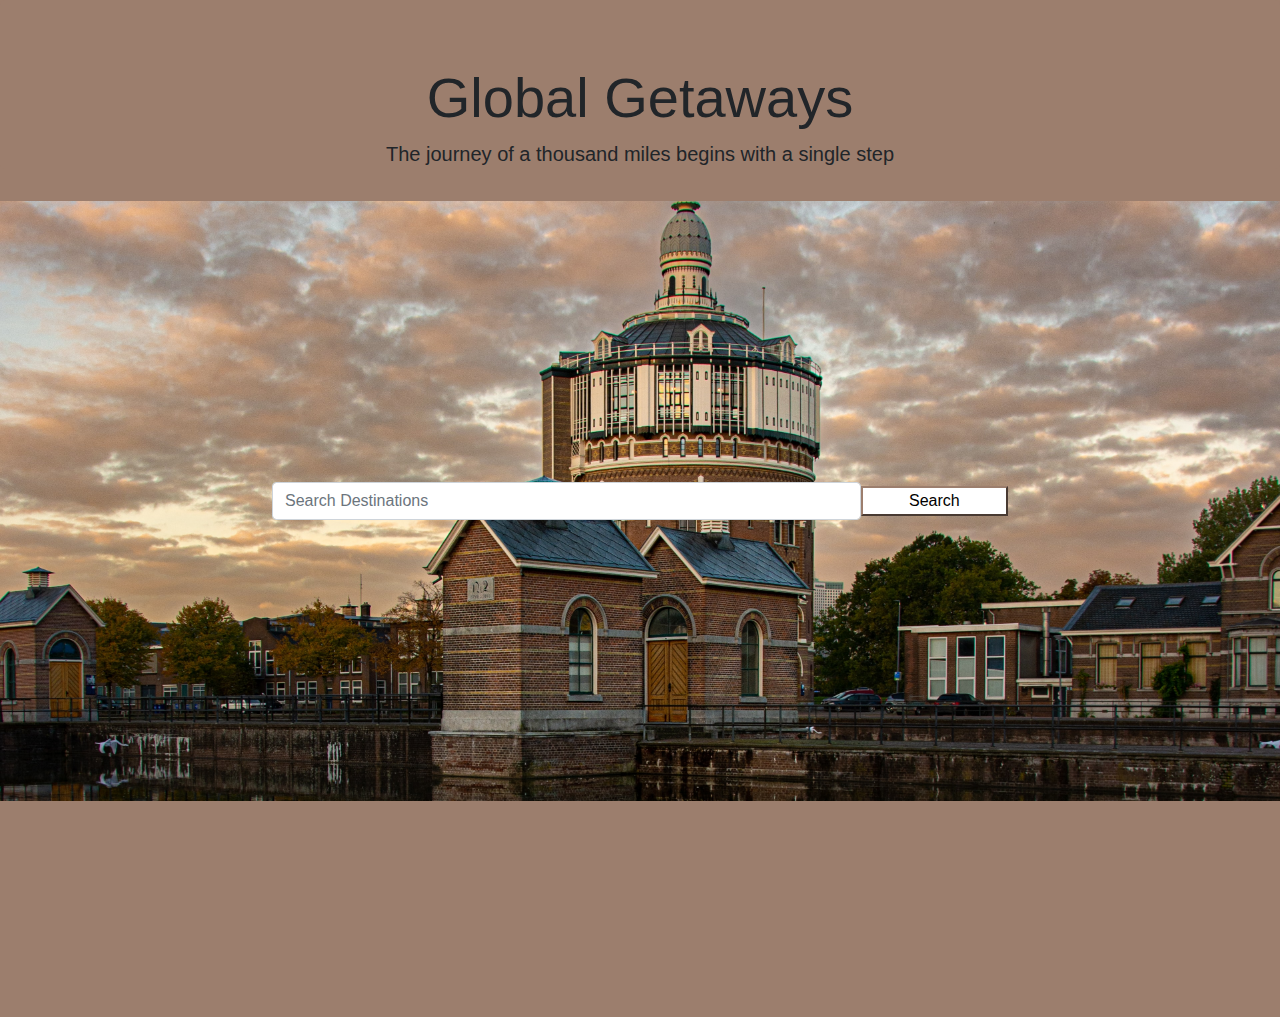
==== commit a6bba95d: "merge into main" ====
--- a/index.html
+++ b/index.html
@@ -33,15 +33,13 @@
 
 
   <!-- <-- list of past searched cities --> 
-  <div class="box table-box">
-    <div class="table-container">
-      <table id="cityList" class="table is-bordered">
-        <tr></tr>
-        <!-- Table data generated in javascript -->
-      </table>
-
-      <button type="button" id="clear-button" class="btn btn-outline-dark d-none">Clear</button>
-    </div>
+  
+  <div class="previous-search-container d-none">
+   
+    <button type="button" id="clear-button" class="btn btn-outline-dark ">Clear</button>
+    
+    <!-- <button type="button"  class="btn btn-info"></button> -->
+  
   </div>
 
   <!-- <div id="carouselExample" class="carousel slide" data-ride="carousel">
@@ -59,7 +57,7 @@
     </button>
   </div> -->
 
-  <div id="carouselExampleControls" class="carousel slide" data-ride="carousel">
+  <div id="carouselExampleControls" class="carousel slide d-none " data-ride="carousel">
     <div class="carousel-inner">
       <div class="carousel-item active">
         <img src="" class="d-block w-100 location-image" alt="...">
@@ -71,26 +69,26 @@
         <img src="" class="d-block w-100 location-image" alt="...">
       </div>
     </div>
-   <button class="carousel-control-prev" type="button" data-target="#carouselExampleControls" data-slide="prev">
+   <button class="carousel-control-prev previous-button" type="button" data-target="#carouselExampleControls" data-slide="prev">
       <span class="carousel-control-prev-icon" aria-hidden="true"></span>
       <span class="sr-only">Previous</span>
     </button>
-    <button class="carousel-control-next" type="button" data-target="#carouselExampleControls" data-slide="next">
+    <button class="carousel-control-next next-button" type="button" data-target="#carouselExampleControls" data-slide="next">
       <span class="carousel-control-next-icon" aria-hidden="true"></span>
       <span class="sr-only">Next</span>
     </button>
   </div>
 
-  <div>
+  <div class="goat-container">
     <p class="city-name"></p>
     <p class="city-rate"></p>
     <p class="city-budget"></p>
     <p class="city-budgettext"></p>
-    <a class="city-tour" target='_blank'><button type="button">Click to see guide!</button></a>
+    <a class="city-tour d-none" id="tour-guide" target='_blank'><button type="button">Click to find a tour guide!</button></a>
   </div>
 
-  <div id="hotel-container">
-    <div class="card hotel-card">
+  <div id="hotel-container" class="d-none">
+    <div class="card hotel-card ">
       <img src="" class="card-img-top hotel-image" alt="...">
       <div class="card-body">
         <h5 class="card-title">Card title</h5>
--- a/style.css
+++ b/style.css
@@ -1,5 +1,6 @@
 .jumbotron {
-    background-color: rgb(202, 186, 202);
+    padding-bottom: 0%;
+    background-color: #9C7E6D;
     text-align: center;
     font-family:'Gill Sans', 'Gill Sans MT', Calibri, 'Trebuchet MS', sans-serif
 }
@@ -11,15 +12,13 @@
     max-width: 600px;
 }
 
-.header {
-    display: block;
-}
-
 body {
-    background-color:  rgb(202, 186, 202);
+    background-color: #9C7E6D;
 }
 .search-button {
-    background-color: rgb(230, 226, 221);
+    background-color: white;
+    border-color: #9C7E6D;
+
    
 }
 /* .navbar {
@@ -33,7 +32,7 @@
 
 #search-container {
     width: 100%;
-    height: 400px;
+    height: 600px;
     background-image: url(./gabi-repaska-9OGBjr3fo7E-unsplash.jpg);
     background-size: cover;
     background-position: 50% 25%;
@@ -61,15 +60,14 @@
     display: none;
 } */
 
-#carouselExampleFade {
-    width: 80%;
-    height: 300px;
+#carouselExampleControls {
+    width: 100%;
+    height: 500px;
 }
 
-.carousel-image {
-    /* height: 60vh;  */
-    height: 300px;
-
+.location-image {
+    height:500px;
+    object-fit: cover;
 }
 
 #hotel-container {
@@ -81,4 +79,41 @@
 
 .hotel-card{
     width:30%;
+}
+
+.previous-search-container {
+    width: 100%;
+    display: flex;
+    flex-wrap: wrap;
+    justify-content: start;
+    gap: 20px;
+    padding: 20px;
+}
+.goat-container {
+    display: flex;
+    flex-wrap: wrap;
+    width:99vw;
+    justify-content: space-around;
+    padding: 100px;
+    font-size: x-large;
+    font-weight: bold;
+    
+}
+
+.previous-button {
+    width: min-content;
+    background-color: aliceblue;
+}
+
+.next-button {
+    width: min-content;
+    background-color: aliceblue;
+}
+
+.previous-icon {
+color: red;
+}
+
+.next-icon {
+
 }